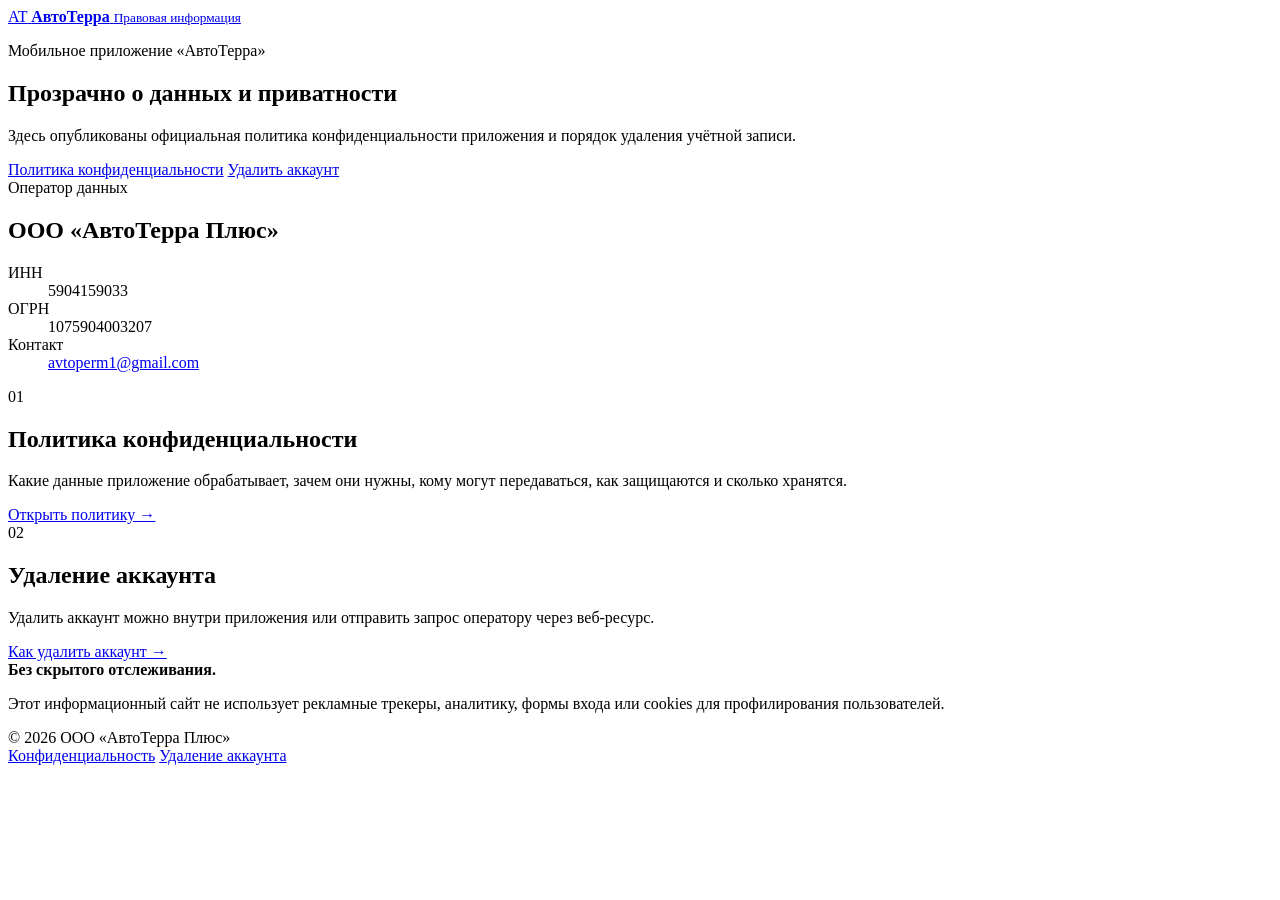
==== index.html @ 6f3f3edb "Create AutoTerra legal website" ====
<!doctype html>
<html lang="ru">
<head>
  <meta charset="utf-8">
  <meta name="viewport" content="width=device-width, initial-scale=1">
  <title>АвтоТерра — правовая информация</title>
  <meta name="description" content="Официальные правовые документы мобильного приложения «АвтоТерра»: политика конфиденциальности и удаление аккаунта.">
  <meta name="robots" content="index,follow">
  <meta name="theme-color" content="#f01d2c">
  <link rel="stylesheet" href="styles.css">
</head>
<body>
  <header class="site-header">
    <div class="container header-inner">
      <a class="brand" href="index.html" aria-label="АвтоТерра — главная">
        <span class="brand-mark" aria-hidden="true">AT</span>
        <span>
          <strong>АвтоТерра</strong>
          <small>Правовая информация</small>
        </span>
      </a>
    </div>
  </header>

  <main>
    <section class="hero">
      <div class="container hero-grid">
        <div>
          <p class="eyebrow">Мобильное приложение «АвтоТерра»</p>
          <h1>Прозрачно о данных и приватности</h1>
          <p class="lead">Здесь опубликованы официальная политика конфиденциальности приложения и порядок удаления учётной записи.</p>
          <div class="actions">
            <a class="button primary" href="privacy.html">Политика конфиденциальности</a>
            <a class="button secondary" href="delete-account.html">Удалить аккаунт</a>
          </div>
        </div>
        <aside class="hero-card" aria-label="Оператор персональных данных">
          <span class="card-label">Оператор данных</span>
          <h2>ООО «АвтоТерра Плюс»</h2>
          <dl>
            <div><dt>ИНН</dt><dd>5904159033</dd></div>
            <div><dt>ОГРН</dt><dd>1075904003207</dd></div>
            <div><dt>Контакт</dt><dd><a href="mailto:avtoperm1@gmail.com">avtoperm1@gmail.com</a></dd></div>
          </dl>
        </aside>
      </div>
    </section>

    <section class="container cards-section">
      <article class="info-card">
        <span class="number">01</span>
        <h2>Политика конфиденциальности</h2>
        <p>Какие данные приложение обрабатывает, зачем они нужны, кому могут передаваться, как защищаются и сколько хранятся.</p>
        <a class="text-link" href="privacy.html">Открыть политику →</a>
      </article>
      <article class="info-card">
        <span class="number">02</span>
        <h2>Удаление аккаунта</h2>
        <p>Удалить аккаунт можно внутри приложения или отправить запрос оператору через веб-ресурс.</p>
        <a class="text-link" href="delete-account.html">Как удалить аккаунт →</a>
      </article>
    </section>

    <section class="container notice">
      <strong>Без скрытого отслеживания.</strong>
      <p>Этот информационный сайт не использует рекламные трекеры, аналитику, формы входа или cookies для профилирования пользователей.</p>
    </section>
  </main>

  <footer class="site-footer">
    <div class="container footer-inner">
      <span>© 2026 ООО «АвтоТерра Плюс»</span>
      <nav aria-label="Правовые ссылки">
        <a href="privacy.html">Конфиденциальность</a>
        <a href="delete-account.html">Удаление аккаунта</a>
      </nav>
    </div>
  </footer>
</body>
</html>
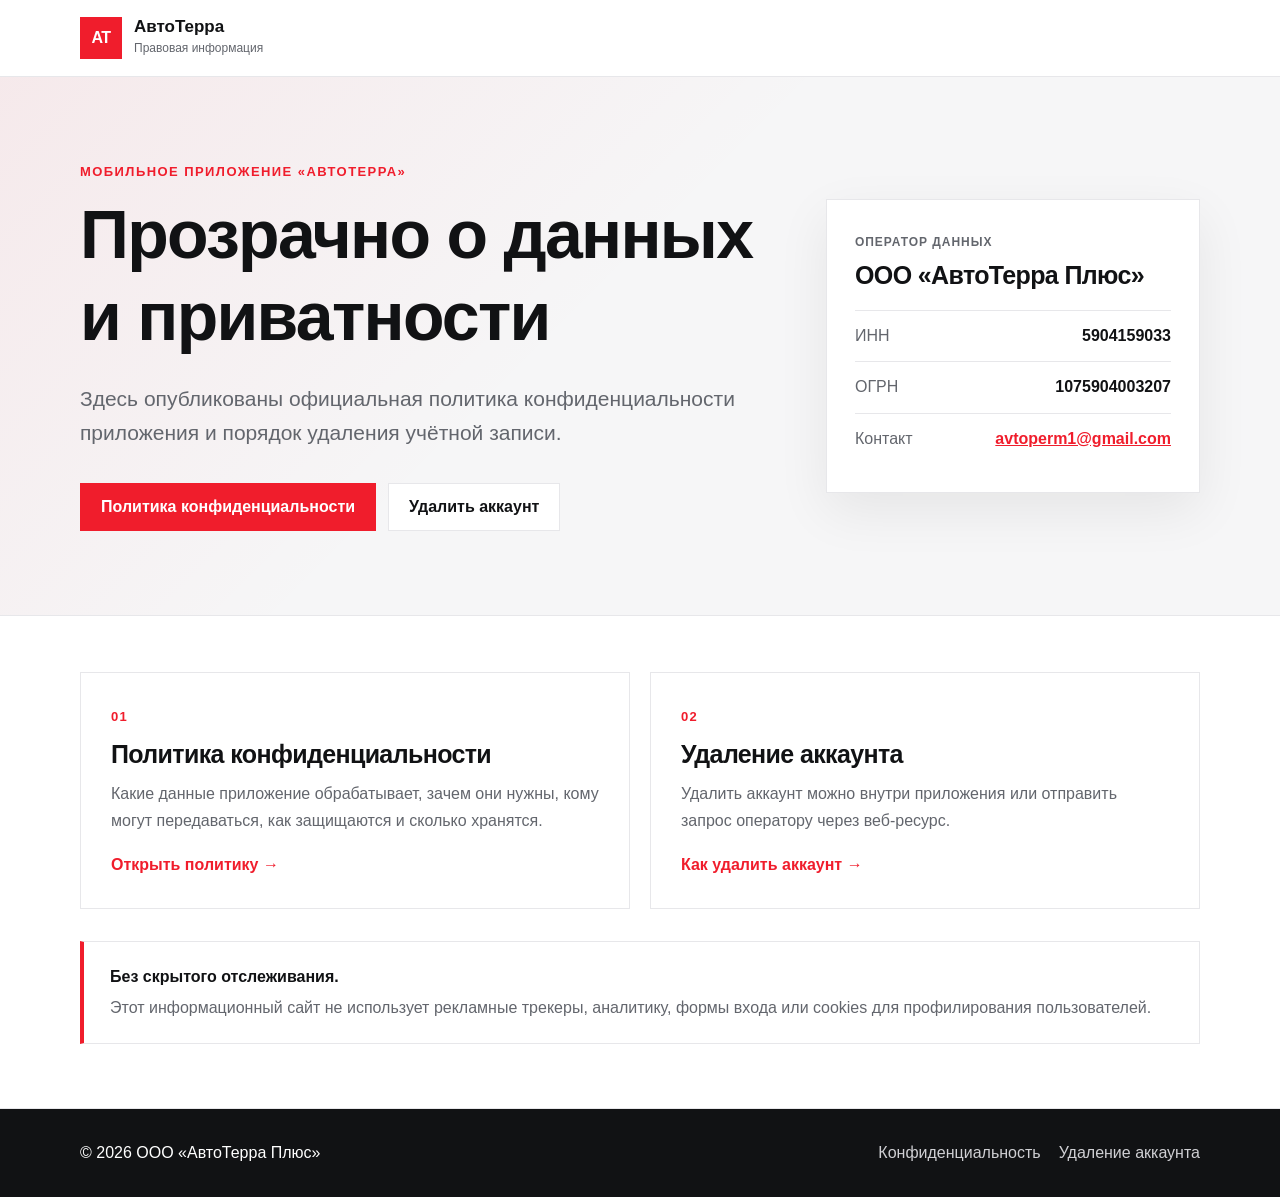
==== commit 9e5042f6: "Use clean Vercel routes" ====
--- a/index.html
+++ b/index.html
@@ -7,12 +7,12 @@
   <meta name="description" content="Официальные правовые документы мобильного приложения «АвтоТерра»: политика конфиденциальности и удаление аккаунта.">
   <meta name="robots" content="index,follow">
   <meta name="theme-color" content="#f01d2c">
-  <link rel="stylesheet" href="styles.css">
+  <link rel="stylesheet" href="/styles.css">
 </head>
 <body>
   <header class="site-header">
     <div class="container header-inner">
-      <a class="brand" href="index.html" aria-label="АвтоТерра — главная">
+      <a class="brand" href="/" aria-label="АвтоТерра — главная">
         <span class="brand-mark" aria-hidden="true">AT</span>
         <span>
           <strong>АвтоТерра</strong>
@@ -30,8 +30,8 @@
           <h1>Прозрачно о данных и приватности</h1>
           <p class="lead">Здесь опубликованы официальная политика конфиденциальности приложения и порядок удаления учётной записи.</p>
           <div class="actions">
-            <a class="button primary" href="privacy.html">Политика конфиденциальности</a>
-            <a class="button secondary" href="delete-account.html">Удалить аккаунт</a>
+            <a class="button primary" href="/privacy">Политика конфиденциальности</a>
+            <a class="button secondary" href="/delete-account">Удалить аккаунт</a>
           </div>
         </div>
         <aside class="hero-card" aria-label="Оператор персональных данных">
@@ -51,13 +51,13 @@
         <span class="number">01</span>
         <h2>Политика конфиденциальности</h2>
         <p>Какие данные приложение обрабатывает, зачем они нужны, кому могут передаваться, как защищаются и сколько хранятся.</p>
-        <a class="text-link" href="privacy.html">Открыть политику →</a>
+        <a class="text-link" href="/privacy">Открыть политику →</a>
       </article>
       <article class="info-card">
         <span class="number">02</span>
         <h2>Удаление аккаунта</h2>
         <p>Удалить аккаунт можно внутри приложения или отправить запрос оператору через веб-ресурс.</p>
-        <a class="text-link" href="delete-account.html">Как удалить аккаунт →</a>
+        <a class="text-link" href="/delete-account">Как удалить аккаунт →</a>
       </article>
     </section>
 
@@ -71,8 +71,8 @@
     <div class="container footer-inner">
       <span>© 2026 ООО «АвтоТерра Плюс»</span>
       <nav aria-label="Правовые ссылки">
-        <a href="privacy.html">Конфиденциальность</a>
-        <a href="delete-account.html">Удаление аккаунта</a>
+        <a href="/privacy">Конфиденциальность</a>
+        <a href="/delete-account">Удаление аккаунта</a>
       </nav>
     </div>
   </footer>
--- a/styles.css
+++ b/styles.css
@@ -0,0 +1,301 @@
+:root {
+  --red: #f01d2c;
+  --red-dark: #c80e1c;
+  --ink: #111214;
+  --muted: #63666d;
+  --line: #e7e7ea;
+  --surface: #f6f6f7;
+  --white: #ffffff;
+  --max: 1120px;
+}
+
+* { box-sizing: border-box; }
+
+html { scroll-behavior: smooth; }
+
+body {
+  margin: 0;
+  color: var(--ink);
+  background: var(--white);
+  font-family: Inter, -apple-system, BlinkMacSystemFont, "Segoe UI", Roboto, Arial, sans-serif;
+  line-height: 1.65;
+  -webkit-font-smoothing: antialiased;
+}
+
+a { color: inherit; }
+a:focus-visible, button:focus-visible { outline: 3px solid rgba(240, 29, 44, .28); outline-offset: 3px; }
+
+.container {
+  width: min(calc(100% - 40px), var(--max));
+  margin: 0 auto;
+}
+
+.site-header {
+  position: sticky;
+  top: 0;
+  z-index: 10;
+  background: rgba(255,255,255,.94);
+  backdrop-filter: blur(16px);
+  border-bottom: 1px solid var(--line);
+}
+
+.header-inner {
+  min-height: 76px;
+  display: flex;
+  align-items: center;
+  justify-content: space-between;
+}
+
+.brand {
+  display: inline-flex;
+  align-items: center;
+  gap: 12px;
+  text-decoration: none;
+}
+
+.brand-mark {
+  width: 42px;
+  height: 42px;
+  display: grid;
+  place-items: center;
+  background: var(--red);
+  color: var(--white);
+  font-weight: 900;
+  letter-spacing: -.04em;
+}
+
+.brand strong, .brand small { display: block; }
+.brand strong { font-size: 17px; line-height: 1.2; }
+.brand small { color: var(--muted); margin-top: 2px; font-size: 12px; }
+
+.hero {
+  background:
+    linear-gradient(135deg, rgba(240,29,44,.06), transparent 46%),
+    var(--surface);
+  border-bottom: 1px solid var(--line);
+  padding: 84px 0;
+}
+
+.hero-grid {
+  display: grid;
+  grid-template-columns: minmax(0, 1.55fr) minmax(300px, .85fr);
+  gap: 64px;
+  align-items: center;
+}
+
+.eyebrow {
+  margin: 0 0 12px;
+  color: var(--red);
+  font-size: 13px;
+  font-weight: 800;
+  letter-spacing: .11em;
+  text-transform: uppercase;
+}
+
+h1, h2, h3 {
+  line-height: 1.2;
+  letter-spacing: -.025em;
+}
+
+h1 {
+  margin: 0;
+  max-width: 760px;
+  font-size: clamp(38px, 6vw, 68px);
+  font-weight: 900;
+}
+
+.lead {
+  max-width: 760px;
+  margin: 24px 0 0;
+  color: var(--muted);
+  font-size: clamp(17px, 2vw, 21px);
+}
+
+.actions {
+  display: flex;
+  flex-wrap: wrap;
+  gap: 12px;
+  margin-top: 32px;
+}
+
+.button {
+  display: inline-flex;
+  align-items: center;
+  justify-content: center;
+  min-height: 48px;
+  padding: 0 20px;
+  border: 1px solid transparent;
+  text-decoration: none;
+  font-weight: 800;
+  transition: .18s ease;
+}
+
+.button.primary { background: var(--red); color: var(--white); }
+.button.primary:hover { background: var(--red-dark); }
+.button.secondary { background: var(--white); border-color: var(--line); }
+.button.secondary:hover { border-color: #cfcfd4; }
+
+.hero-card, .info-card, .notice, .policy-aside {
+  border: 1px solid var(--line);
+  background: var(--white);
+}
+
+.hero-card { padding: 28px; box-shadow: 0 18px 50px rgba(17,18,20,.07); }
+.hero-card h2 { margin: 6px 0 20px; font-size: 25px; }
+.card-label {
+  color: var(--muted);
+  font-size: 12px;
+  font-weight: 800;
+  letter-spacing: .08em;
+  text-transform: uppercase;
+}
+
+dl { margin: 0; }
+dl > div {
+  display: flex;
+  justify-content: space-between;
+  gap: 18px;
+  padding: 12px 0;
+  border-top: 1px solid var(--line);
+}
+dt { color: var(--muted); }
+dd { margin: 0; text-align: right; font-weight: 700; overflow-wrap: anywhere; }
+dd a { color: var(--red); }
+
+.cards-section {
+  display: grid;
+  grid-template-columns: repeat(2, minmax(0,1fr));
+  gap: 20px;
+  padding: 56px 0 24px;
+}
+
+.info-card { padding: 30px; }
+.info-card .number {
+  color: var(--red);
+  font-size: 13px;
+  font-weight: 900;
+  letter-spacing: .1em;
+}
+.info-card h2 { margin: 10px 0 12px; font-size: 25px; }
+.info-card p { color: var(--muted); margin: 0 0 18px; }
+.text-link { color: var(--red); font-weight: 800; text-decoration: none; }
+
+.notice {
+  margin-top: 8px;
+  margin-bottom: 64px;
+  padding: 22px 26px;
+  border-left: 4px solid var(--red);
+}
+.notice p { margin: 4px 0 0; color: var(--muted); }
+
+/* Legal pages */
+.legal-hero {
+  padding: 58px 0 42px;
+  background: var(--surface);
+  border-bottom: 1px solid var(--line);
+}
+.legal-hero h1 { font-size: clamp(34px, 5vw, 54px); max-width: 900px; }
+.legal-meta { margin-top: 14px; color: var(--muted); }
+
+.legal-layout {
+  display: grid;
+  grid-template-columns: minmax(0, 1fr) 280px;
+  gap: 56px;
+  padding: 52px 0 72px;
+  align-items: start;
+}
+
+.legal-content { min-width: 0; }
+
+.legal-content section {
+  scroll-margin-top: 100px;
+  padding: 0 0 34px;
+  margin: 0 0 34px;
+  border-bottom: 1px solid var(--line);
+}
+.legal-content section:last-child { border-bottom: 0; }
+.legal-content h2 { margin: 0 0 14px; font-size: 25px; }
+.legal-content p { margin: 0 0 14px; }
+.legal-content ul { margin: 10px 0 0; padding-left: 24px; }
+.legal-content li { margin: 8px 0; }
+.legal-content strong { font-weight: 800; }
+
+.policy-aside {
+  position: sticky;
+  top: 102px;
+  padding: 22px;
+}
+.policy-aside h2 { margin: 0 0 12px; font-size: 15px; text-transform: uppercase; letter-spacing: .06em; }
+.policy-aside nav { display: grid; gap: 7px; }
+.policy-aside a {
+  color: var(--muted);
+  text-decoration: none;
+  font-size: 14px;
+}
+.policy-aside a:hover { color: var(--red); }
+
+.callout {
+  padding: 20px 22px;
+  margin: 18px 0 22px;
+  background: #fff5f6;
+  border-left: 4px solid var(--red);
+}
+.callout p:last-child { margin-bottom: 0; }
+
+.delete-steps {
+  counter-reset: step;
+  display: grid;
+  gap: 16px;
+  margin: 24px 0;
+}
+.delete-step {
+  counter-increment: step;
+  padding: 22px;
+  border: 1px solid var(--line);
+  background: var(--white);
+}
+.delete-step::before {
+  content: counter(step, decimal-leading-zero);
+  display: block;
+  margin-bottom: 8px;
+  color: var(--red);
+  font-weight: 900;
+  letter-spacing: .09em;
+}
+.delete-step h3 { margin: 0 0 8px; font-size: 20px; }
+.delete-step p { margin: 0; color: var(--muted); }
+
+.site-footer {
+  border-top: 1px solid var(--line);
+  background: var(--ink);
+  color: var(--white);
+}
+.footer-inner {
+  min-height: 88px;
+  display: flex;
+  gap: 24px;
+  align-items: center;
+  justify-content: space-between;
+}
+.footer-inner nav { display: flex; gap: 18px; flex-wrap: wrap; }
+.footer-inner a { color: #d0d0d4; text-decoration: none; }
+.footer-inner a:hover { color: var(--white); }
+
+@media (max-width: 860px) {
+  .hero { padding: 56px 0; }
+  .hero-grid, .legal-layout { grid-template-columns: 1fr; gap: 32px; }
+  .cards-section { grid-template-columns: 1fr; }
+  .policy-aside { position: static; order: -1; }
+}
+
+@media (max-width: 560px) {
+  .container { width: min(calc(100% - 28px), var(--max)); }
+  .header-inner { min-height: 68px; }
+  .brand-mark { width: 38px; height: 38px; }
+  .hero-card, .info-card { padding: 22px; }
+  .actions { display: grid; }
+  .button { width: 100%; }
+  dl > div { display: block; }
+  dd { text-align: left; margin-top: 3px; }
+  .footer-inner { align-items: flex-start; flex-direction: column; padding: 24px 0; }
+}
